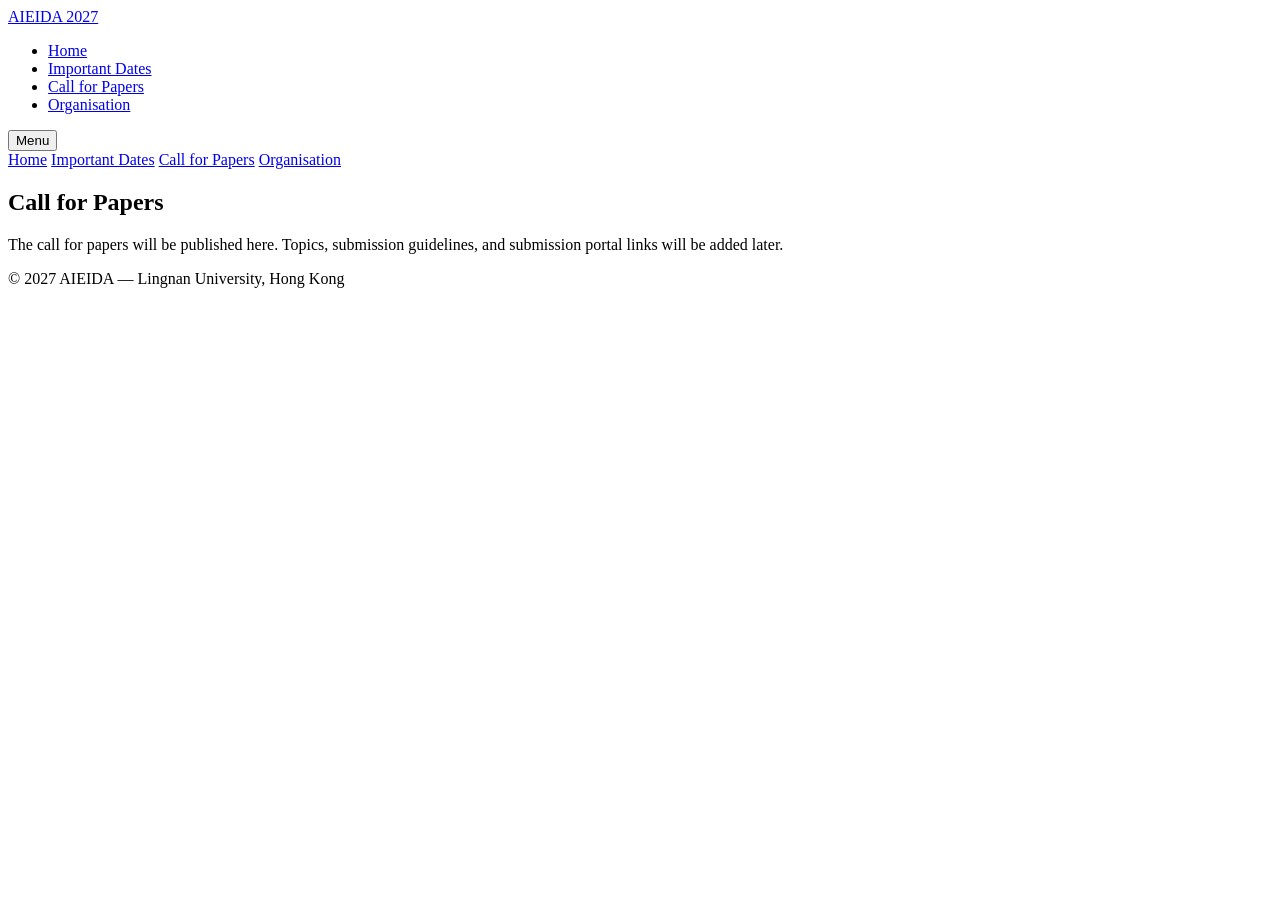
==== call_for_papers.html @ 290d2097 "Add files via upload Initial AIEIDA 2027 website" ====
<!DOCTYPE html>
<html lang="en">
<head>
  <meta charset="utf-8">
  <meta name="viewport" content="width=device-width, initial-scale=1">
  <title>Call for Papers - AIEIDA 2027</title>
  <link rel="stylesheet" href="css/style.css">
</head>
<body>
  <header class="site-header">
    <div class="header-inner">
      <a class="logo" href="index.html">AIEIDA 2027</a>
      <nav aria-label="Main">
        <ul class="nav-links">
          <li><a href="index.html" data-nav="index.html">Home</a></li>
          <li><a href="important_dates.html" data-nav="important_dates.html">Important Dates</a></li>
          <li><a href="call_for_papers.html" data-nav="call_for_papers.html">Call for Papers</a></li>
          <li><a href="organisation.html" data-nav="organisation.html">Organisation</a></li>
        </ul>
      </nav>
      <button class="menu-toggle" type="button" onclick="toggleMobileNav()" aria-label="Toggle menu">Menu</button>
    </div>
    <nav id="mobile-nav" class="mobile-nav" aria-label="Mobile">
      <a href="index.html" data-nav="index.html">Home</a>
      <a href="important_dates.html" data-nav="important_dates.html">Important Dates</a>
      <a href="call_for_papers.html" data-nav="call_for_papers.html">Call for Papers</a>
      <a href="organisation.html" data-nav="organisation.html">Organisation</a>
    </nav>
  </header>

  <div class="header-spacer"></div>

  <main class="wrapper">
    <h2>Call for Papers</h2>
    <p class="placeholder">The call for papers will be published here. Topics, submission guidelines, and submission portal links will be added later.</p>
  </main>

  <footer class="site-footer">
    <div class="footer-inner">
      <p>&copy; 2027 AIEIDA &mdash; Lingnan University, Hong Kong</p>
    </div>
  </footer>

  <script src="js/common.js"></script>
</body>
</html>
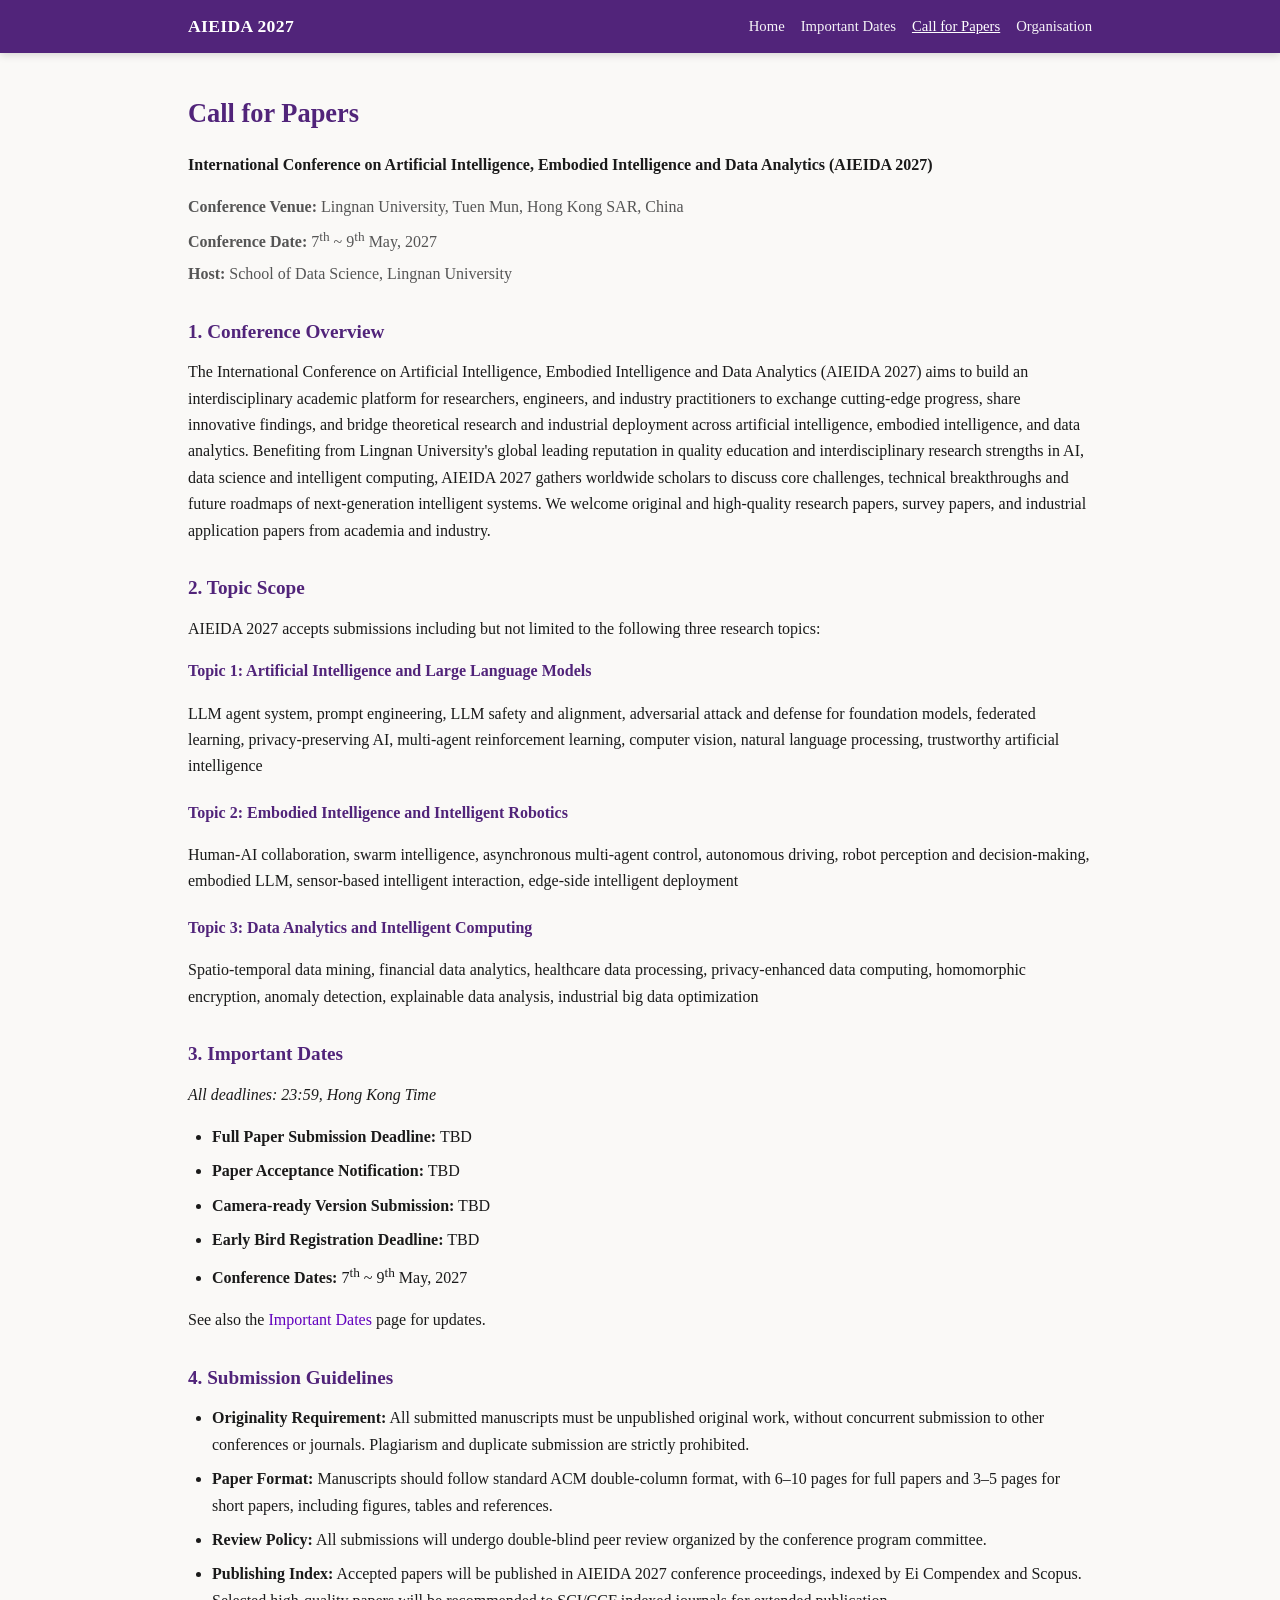
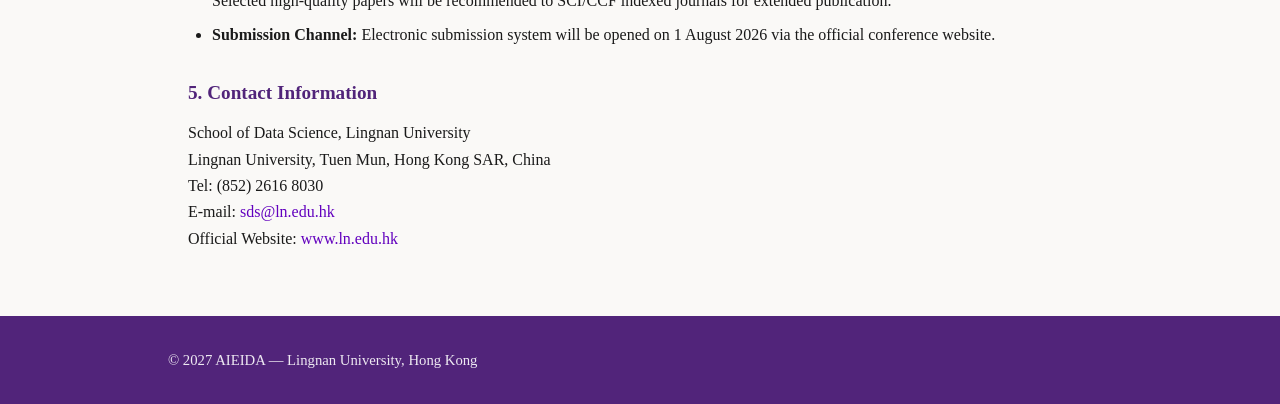
==== commit ec331a0b: "Add files via upload" ====
--- a/call_for_papers.html
+++ b/call_for_papers.html
@@ -32,7 +32,99 @@
 
   <main class="wrapper">
     <h2>Call for Papers</h2>
-    <p class="placeholder">The call for papers will be published here. Topics, submission guidelines, and submission portal links will be added later.</p>
+    <p><strong>International Conference on Artificial Intelligence, Embodied Intelligence and Data Analytics (AIEIDA 2027)</strong></p>
+
+    <div class="cfp-meta">
+      <p><strong>Conference Venue:</strong> Lingnan University, Tuen Mun, Hong Kong SAR, China</p>
+      <p><strong>Conference Date:</strong> 7<sup>th</sup> ~ 9<sup>th</sup> May, 2027</p>
+      <p><strong>Host:</strong> School of Data Science, Lingnan University</p>
+    </div>
+
+    <h3>1. Conference Overview</h3>
+    <p>
+      The International Conference on Artificial Intelligence, Embodied Intelligence and Data Analytics (AIEIDA 2027)
+      aims to build an interdisciplinary academic platform for researchers, engineers, and industry practitioners to
+      exchange cutting-edge progress, share innovative findings, and bridge theoretical research and industrial deployment
+      across artificial intelligence, embodied intelligence, and data analytics. Benefiting from Lingnan University's
+      global leading reputation in quality education and interdisciplinary research strengths in AI, data science and
+      intelligent computing, AIEIDA 2027 gathers worldwide scholars to discuss core challenges, technical breakthroughs
+      and future roadmaps of next-generation intelligent systems. We welcome original and high-quality research papers,
+      survey papers, and industrial application papers from academia and industry.
+    </p>
+
+    <h3>2. Topic Scope</h3>
+    <p>AIEIDA 2027 accepts submissions including but not limited to the following three research topics:</p>
+
+    <div class="topic-block">
+      <p><strong>Topic 1: Artificial Intelligence and Large Language Models</strong></p>
+      <p>
+        LLM agent system, prompt engineering, LLM safety and alignment, adversarial attack and defense for foundation
+        models, federated learning, privacy-preserving AI, multi-agent reinforcement learning, computer vision, natural
+        language processing, trustworthy artificial intelligence
+      </p>
+    </div>
+
+    <div class="topic-block">
+      <p><strong>Topic 2: Embodied Intelligence and Intelligent Robotics</strong></p>
+      <p>
+        Human-AI collaboration, swarm intelligence, asynchronous multi-agent control, autonomous driving, robot
+        perception and decision-making, embodied LLM, sensor-based intelligent interaction, edge-side intelligent
+        deployment
+      </p>
+    </div>
+
+    <div class="topic-block">
+      <p><strong>Topic 3: Data Analytics and Intelligent Computing</strong></p>
+      <p>
+        Spatio-temporal data mining, financial data analytics, healthcare data processing, privacy-enhanced data
+        computing, homomorphic encryption, anomaly detection, explainable data analysis, industrial big data optimization
+      </p>
+    </div>
+
+    <h3>3. Important Dates</h3>
+    <p><em>All deadlines: 23:59, Hong Kong Time</em></p>
+    <ul class="content-list">
+      <li><strong>Full Paper Submission Deadline:</strong> TBD</li>
+      <li><strong>Paper Acceptance Notification:</strong> TBD</li>
+      <li><strong>Camera-ready Version Submission:</strong> TBD</li>
+      <li><strong>Early Bird Registration Deadline:</strong> TBD</li>
+      <li><strong>Conference Dates:</strong> 7<sup>th</sup> ~ 9<sup>th</sup> May, 2027</li>
+    </ul>
+    <p>See also the <a href="important_dates.html">Important Dates</a> page for updates.</p>
+
+    <h3>4. Submission Guidelines</h3>
+    <ul class="content-list">
+      <li>
+        <strong>Originality Requirement:</strong> All submitted manuscripts must be unpublished original work, without
+        concurrent submission to other conferences or journals. Plagiarism and duplicate submission are strictly prohibited.
+      </li>
+      <li>
+        <strong>Paper Format:</strong> Manuscripts should follow standard ACM double-column format, with 6–10 pages for
+        full papers and 3–5 pages for short papers, including figures, tables and references.
+      </li>
+      <li>
+        <strong>Review Policy:</strong> All submissions will undergo double-blind peer review organized by the conference
+        program committee.
+      </li>
+      <li>
+        <strong>Publishing Index:</strong> Accepted papers will be published in AIEIDA 2027 conference proceedings, indexed
+        by Ei Compendex and Scopus. Selected high-quality papers will be recommended to SCI/CCF indexed journals for
+        extended publication.
+      </li>
+      <li>
+        <strong>Submission Channel:</strong> Electronic submission system will be opened on 1 August 2026 via the official
+        conference website.
+      </li>
+    </ul>
+
+    <h3>5. Contact Information</h3>
+    <p>
+      School of Data Science, Lingnan University<br>
+      Lingnan University, Tuen Mun, Hong Kong SAR, China<br>
+      Tel: (852) 2616 8030<br>
+      E-mail: <a href="mailto:sds@ln.edu.hk">sds@ln.edu.hk</a><br>
+      Official Website: <a href="https://www.ln.edu.hk/" target="_blank" rel="noopener">www.ln.edu.hk</a>
+    </p>
   </main>
 
   <footer class="site-footer">
--- a/css/style.css
+++ b/css/style.css
@@ -0,0 +1,385 @@
+:root {
+  --purple: #51247a;
+  --purple-light: #6200be;
+  --cream: rgba(230, 228, 220, 0.92);
+  --text: #1a1a1a;
+  --muted: #555;
+}
+
+* {
+  box-sizing: border-box;
+  margin: 0;
+  padding: 0;
+}
+
+body {
+  font-family: Georgia, "Times New Roman", serif;
+  color: var(--text);
+  line-height: 1.65;
+  background: #faf9f7;
+}
+
+a {
+  color: var(--purple-light);
+  text-decoration: none;
+}
+
+a:hover {
+  text-decoration: underline;
+}
+
+/* Header */
+.site-header {
+  position: fixed;
+  top: 0;
+  left: 0;
+  right: 0;
+  z-index: 100;
+  background: var(--purple);
+  color: #fff;
+  box-shadow: 0 2px 8px rgba(0, 0, 0, 0.15);
+}
+
+.header-inner {
+  max-width: 59rem;
+  margin: 0 auto;
+  padding: 0.75rem 1.25rem;
+  display: flex;
+  align-items: center;
+  justify-content: space-between;
+  gap: 1rem;
+}
+
+.logo {
+  font-weight: 800;
+  font-size: 1.1rem;
+  letter-spacing: 0.02em;
+  color: #fff;
+}
+
+.logo:hover {
+  text-decoration: none;
+  opacity: 0.9;
+}
+
+.nav-links {
+  display: flex;
+  flex-wrap: wrap;
+  gap: 0.25rem 1rem;
+  list-style: none;
+  font-size: 0.92rem;
+}
+
+.nav-links a {
+  color: #fff;
+  opacity: 0.95;
+}
+
+.nav-links a:hover,
+.nav-links a.active {
+  opacity: 1;
+  text-decoration: underline;
+}
+
+.menu-toggle {
+  display: none;
+  background: none;
+  border: 1px solid rgba(255, 255, 255, 0.5);
+  color: #fff;
+  padding: 0.35rem 0.65rem;
+  border-radius: 4px;
+  cursor: pointer;
+}
+
+.mobile-nav {
+  display: none;
+  background: #3d1a5c;
+  padding: 0.75rem 1.25rem 1rem;
+}
+
+.mobile-nav a {
+  display: block;
+  color: #fff;
+  padding: 0.4rem 0;
+}
+
+.header-spacer {
+  height: 3.5rem;
+}
+
+/* Hero */
+.hero {
+  position: relative;
+  min-height: min(calc(100vw * 9 / 16), 85vh);
+  max-height: 90vh;
+  overflow: hidden;
+}
+
+.hero-bg {
+  position: absolute;
+  inset: 0;
+  width: 100%;
+  height: 100%;
+  object-fit: cover;
+  z-index: 0;
+}
+
+.hero-overlay {
+  position: absolute;
+  inset: 0;
+  background: linear-gradient(90deg, rgba(0, 0, 0, 0.35) 0%, rgba(0, 0, 0, 0.05) 60%);
+  z-index: 1;
+}
+
+.hero-card {
+  position: absolute;
+  top: 8%;
+  left: 8%;
+  z-index: 2;
+  max-width: 26rem;
+  padding: 1.75rem 1.5rem;
+  background: var(--cream);
+  border-radius: 0 0 0.75rem 0.75rem;
+  box-shadow: 0 8px 24px rgba(0, 0, 0, 0.2);
+}
+
+.hero-card h1 {
+  font-size: 1.35rem;
+  line-height: 1.35;
+  font-weight: 800;
+  margin-bottom: 0.75rem;
+}
+
+.hero-card h1 .accent {
+  color: var(--purple);
+}
+
+.hero-card h1 .title-main {
+  font-size: 1.55rem;
+}
+
+.hero-card .location {
+  font-weight: 600;
+  margin-bottom: 0.5rem;
+}
+
+.hero-card .dates {
+  color: var(--purple);
+  font-weight: 700;
+  font-size: 1.05rem;
+}
+
+/* Content */
+.wrapper {
+  max-width: 59rem;
+  margin: 0 auto;
+  padding: 2.25rem 1.25rem 3rem;
+}
+
+.wrapper h2 {
+  color: var(--purple);
+  font-size: 1.65rem;
+  font-weight: 800;
+  margin: 2rem 0 1rem;
+}
+
+.wrapper h2:first-child {
+  margin-top: 0;
+}
+
+.wrapper p,
+.wrapper li {
+  margin-bottom: 1rem;
+}
+
+.wrapper h3 {
+  color: var(--purple);
+  font-size: 1.2rem;
+  font-weight: 700;
+  margin: 1.75rem 0 0.75rem;
+}
+
+.wrapper ul {
+  padding-left: 1.5rem;
+  margin-bottom: 1rem;
+}
+
+.wrapper ul li {
+  margin-bottom: 0.5rem;
+}
+
+.cfp-meta {
+  margin-bottom: 1.5rem;
+  color: var(--muted);
+}
+
+.cfp-meta p {
+  margin-bottom: 0.35rem;
+}
+
+.topic-block {
+  margin-bottom: 1.25rem;
+}
+
+.topic-block strong {
+  color: var(--purple);
+}
+
+.content-list li {
+  list-style: disc;
+}
+
+.committee-section {
+  margin-bottom: 1.75rem;
+}
+
+.committee-section h3 {
+  margin-top: 0;
+  margin-bottom: 0.75rem;
+  font-size: 1.1rem;
+}
+
+.committee-list {
+  list-style: none;
+  padding-left: 0;
+  display: grid;
+  grid-template-columns: repeat(auto-fill, minmax(220px, 1fr));
+  gap: 0.35rem 1.5rem;
+}
+
+.committee-list li {
+  margin-bottom: 0.25rem;
+}
+
+  display: grid;
+  grid-template-columns: repeat(auto-fit, minmax(240px, 1fr));
+  gap: 1rem;
+  margin: 1.5rem 0;
+}
+
+.photo-grid figure {
+  margin: 0;
+  border-radius: 8px;
+  overflow: hidden;
+  box-shadow: 0 4px 12px rgba(0, 0, 0, 0.1);
+  background: #fff;
+  transition: transform 0.2s ease, box-shadow 0.2s ease;
+}
+
+.photo-grid figure:hover {
+  transform: translateY(-2px);
+  box-shadow: 0 8px 20px rgba(0, 0, 0, 0.15);
+}
+
+.photo-grid a {
+  display: block;
+  text-decoration: none;
+}
+
+.photo-grid a:hover {
+  text-decoration: none;
+}
+
+.photo-grid img {
+  width: 100%;
+  height: 180px;
+  object-fit: cover;
+  display: block;
+  transition: opacity 0.2s ease;
+}
+
+.photo-grid figure:hover img {
+  opacity: 0.92;
+}
+
+.photo-grid figcaption {
+  padding: 0.6rem 0.75rem;
+  font-size: 0.92rem;
+  font-weight: 600;
+  text-align: center;
+}
+
+.photo-grid figcaption a {
+  color: var(--purple);
+}
+
+table.dates-table {
+  width: 100%;
+  border-collapse: collapse;
+  margin: 1rem 0;
+}
+
+table.dates-table th,
+table.dates-table td {
+  border: 1px solid #ddd;
+  padding: 0.75rem 1rem;
+  text-align: left;
+}
+
+table.dates-table th {
+  background: #f0ebf5;
+  color: var(--purple);
+}
+
+/* Footer */
+.site-footer {
+  background: var(--purple);
+  color: rgba(255, 255, 255, 0.9);
+  padding: 2rem 1.25rem;
+  margin-top: auto;
+}
+
+.footer-inner {
+  max-width: 59rem;
+  margin: 0 auto;
+  font-size: 0.92rem;
+}
+
+.site-footer a {
+  color: #fff;
+}
+
+@media (max-width: 768px) {
+  .nav-links {
+    display: none;
+  }
+
+  .menu-toggle {
+    display: block;
+  }
+
+  .mobile-nav.open {
+    display: block;
+  }
+
+  .hero-card {
+    position: relative;
+    left: auto;
+    top: auto;
+    max-width: none;
+    margin: 0;
+    border-radius: 0;
+  }
+
+  .hero {
+    display: flex;
+    flex-direction: column;
+    min-height: auto;
+    max-height: none;
+  }
+
+  .hero-bg-wrap {
+    order: 2;
+    height: 220px;
+    position: relative;
+    overflow: hidden;
+  }
+
+  .hero-bg-wrap .hero-bg {
+    position: absolute;
+  }
+
+  .hero-overlay {
+    display: none;
+  }
+}
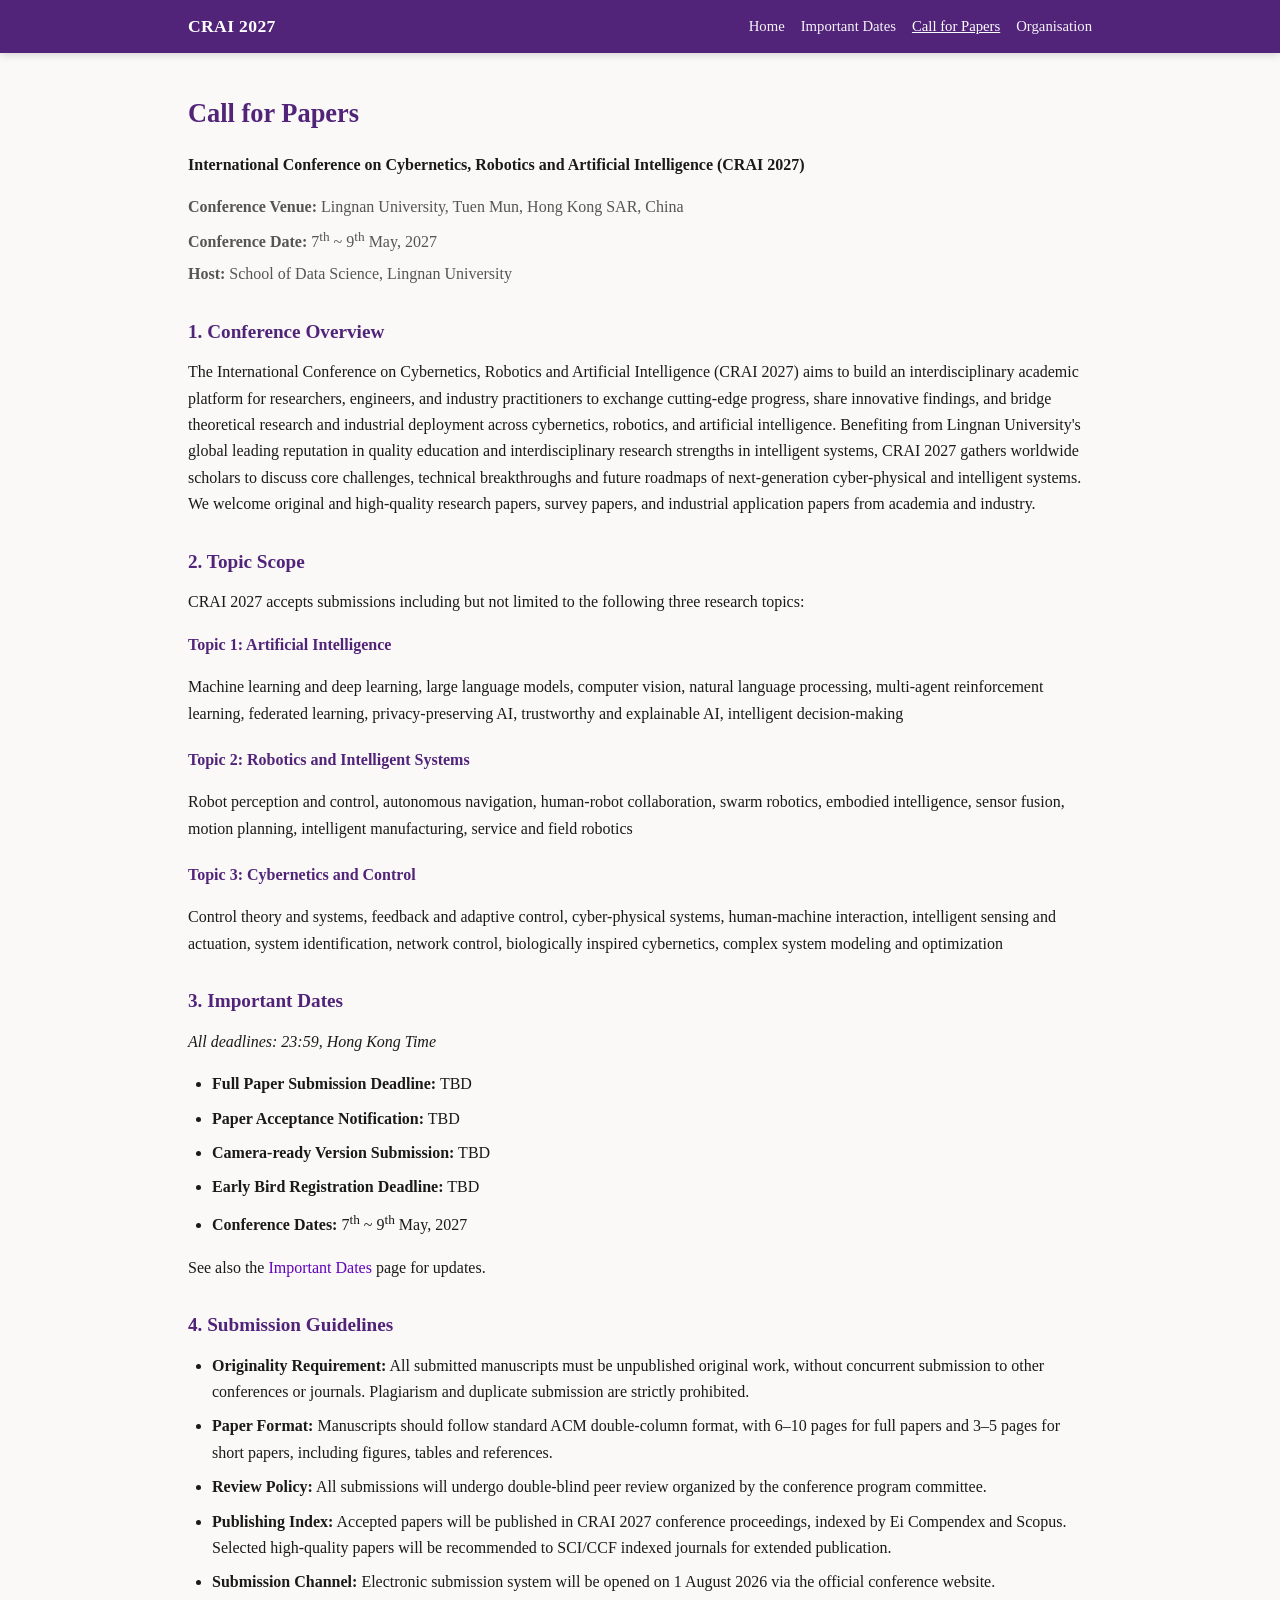
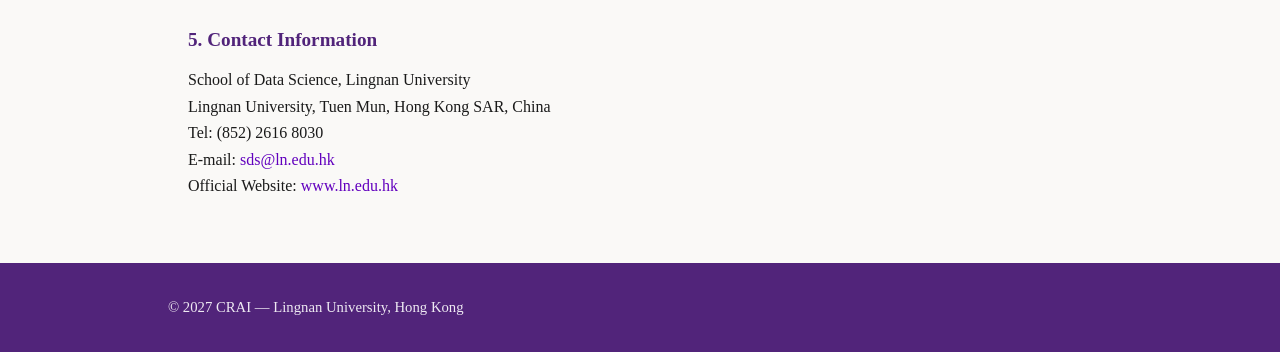
==== commit bd91634f: "Add files via upload" ====
--- a/call_for_papers.html
+++ b/call_for_papers.html
@@ -3,13 +3,13 @@
 <head>
   <meta charset="utf-8">
   <meta name="viewport" content="width=device-width, initial-scale=1">
-  <title>Call for Papers - AIEIDA 2027</title>
+  <title>Call for Papers - CRAI 2027</title>
   <link rel="stylesheet" href="css/style.css">
 </head>
 <body>
   <header class="site-header">
     <div class="header-inner">
-      <a class="logo" href="index.html">AIEIDA 2027</a>
+      <a class="logo" href="index.html">CRAI 2027</a>
       <nav aria-label="Main">
         <ul class="nav-links">
           <li><a href="index.html" data-nav="index.html">Home</a></li>
@@ -32,7 +32,7 @@
 
   <main class="wrapper">
     <h2>Call for Papers</h2>
-    <p><strong>International Conference on Artificial Intelligence, Embodied Intelligence and Data Analytics (AIEIDA 2027)</strong></p>
+    <p><strong>International Conference on Cybernetics, Robotics and Artificial Intelligence (CRAI 2027)</strong></p>
 
     <div class="cfp-meta">
       <p><strong>Conference Venue:</strong> Lingnan University, Tuen Mun, Hong Kong SAR, China</p>
@@ -42,42 +42,42 @@
 
     <h3>1. Conference Overview</h3>
     <p>
-      The International Conference on Artificial Intelligence, Embodied Intelligence and Data Analytics (AIEIDA 2027)
+      The International Conference on Cybernetics, Robotics and Artificial Intelligence (CRAI 2027)
       aims to build an interdisciplinary academic platform for researchers, engineers, and industry practitioners to
       exchange cutting-edge progress, share innovative findings, and bridge theoretical research and industrial deployment
-      across artificial intelligence, embodied intelligence, and data analytics. Benefiting from Lingnan University's
-      global leading reputation in quality education and interdisciplinary research strengths in AI, data science and
-      intelligent computing, AIEIDA 2027 gathers worldwide scholars to discuss core challenges, technical breakthroughs
-      and future roadmaps of next-generation intelligent systems. We welcome original and high-quality research papers,
+      across cybernetics, robotics, and artificial intelligence. Benefiting from Lingnan University's
+      global leading reputation in quality education and interdisciplinary research strengths in intelligent systems,
+      CRAI 2027 gathers worldwide scholars to discuss core challenges, technical breakthroughs
+      and future roadmaps of next-generation cyber-physical and intelligent systems. We welcome original and high-quality research papers,
       survey papers, and industrial application papers from academia and industry.
     </p>
 
     <h3>2. Topic Scope</h3>
-    <p>AIEIDA 2027 accepts submissions including but not limited to the following three research topics:</p>
+    <p>CRAI 2027 accepts submissions including but not limited to the following three research topics:</p>
 
     <div class="topic-block">
-      <p><strong>Topic 1: Artificial Intelligence and Large Language Models</strong></p>
+      <p><strong>Topic 1: Artificial Intelligence</strong></p>
       <p>
-        LLM agent system, prompt engineering, LLM safety and alignment, adversarial attack and defense for foundation
-        models, federated learning, privacy-preserving AI, multi-agent reinforcement learning, computer vision, natural
-        language processing, trustworthy artificial intelligence
+        Machine learning and deep learning, large language models, computer vision, natural language processing,
+        multi-agent reinforcement learning, federated learning, privacy-preserving AI, trustworthy and explainable AI,
+        intelligent decision-making
       </p>
     </div>
 
     <div class="topic-block">
-      <p><strong>Topic 2: Embodied Intelligence and Intelligent Robotics</strong></p>
+      <p><strong>Topic 2: Robotics and Intelligent Systems</strong></p>
       <p>
-        Human-AI collaboration, swarm intelligence, asynchronous multi-agent control, autonomous driving, robot
-        perception and decision-making, embodied LLM, sensor-based intelligent interaction, edge-side intelligent
-        deployment
+        Robot perception and control, autonomous navigation, human-robot collaboration, swarm robotics,
+        embodied intelligence, sensor fusion, motion planning, intelligent manufacturing, service and field robotics
       </p>
     </div>
 
     <div class="topic-block">
-      <p><strong>Topic 3: Data Analytics and Intelligent Computing</strong></p>
+      <p><strong>Topic 3: Cybernetics and Control</strong></p>
       <p>
-        Spatio-temporal data mining, financial data analytics, healthcare data processing, privacy-enhanced data
-        computing, homomorphic encryption, anomaly detection, explainable data analysis, industrial big data optimization
+        Control theory and systems, feedback and adaptive control, cyber-physical systems, human-machine interaction,
+        intelligent sensing and actuation, system identification, network control, biologically inspired cybernetics,
+        complex system modeling and optimization
       </p>
     </div>
 
@@ -107,7 +107,7 @@
         program committee.
       </li>
       <li>
-        <strong>Publishing Index:</strong> Accepted papers will be published in AIEIDA 2027 conference proceedings, indexed
+        <strong>Publishing Index:</strong> Accepted papers will be published in CRAI 2027 conference proceedings, indexed
         by Ei Compendex and Scopus. Selected high-quality papers will be recommended to SCI/CCF indexed journals for
         extended publication.
       </li>
@@ -129,7 +129,7 @@
 
   <footer class="site-footer">
     <div class="footer-inner">
-      <p>&copy; 2027 AIEIDA &mdash; Lingnan University, Hong Kong</p>
+      <p>&copy; 2027 CRAI &mdash; Lingnan University, Hong Kong</p>
     </div>
   </footer>
 
